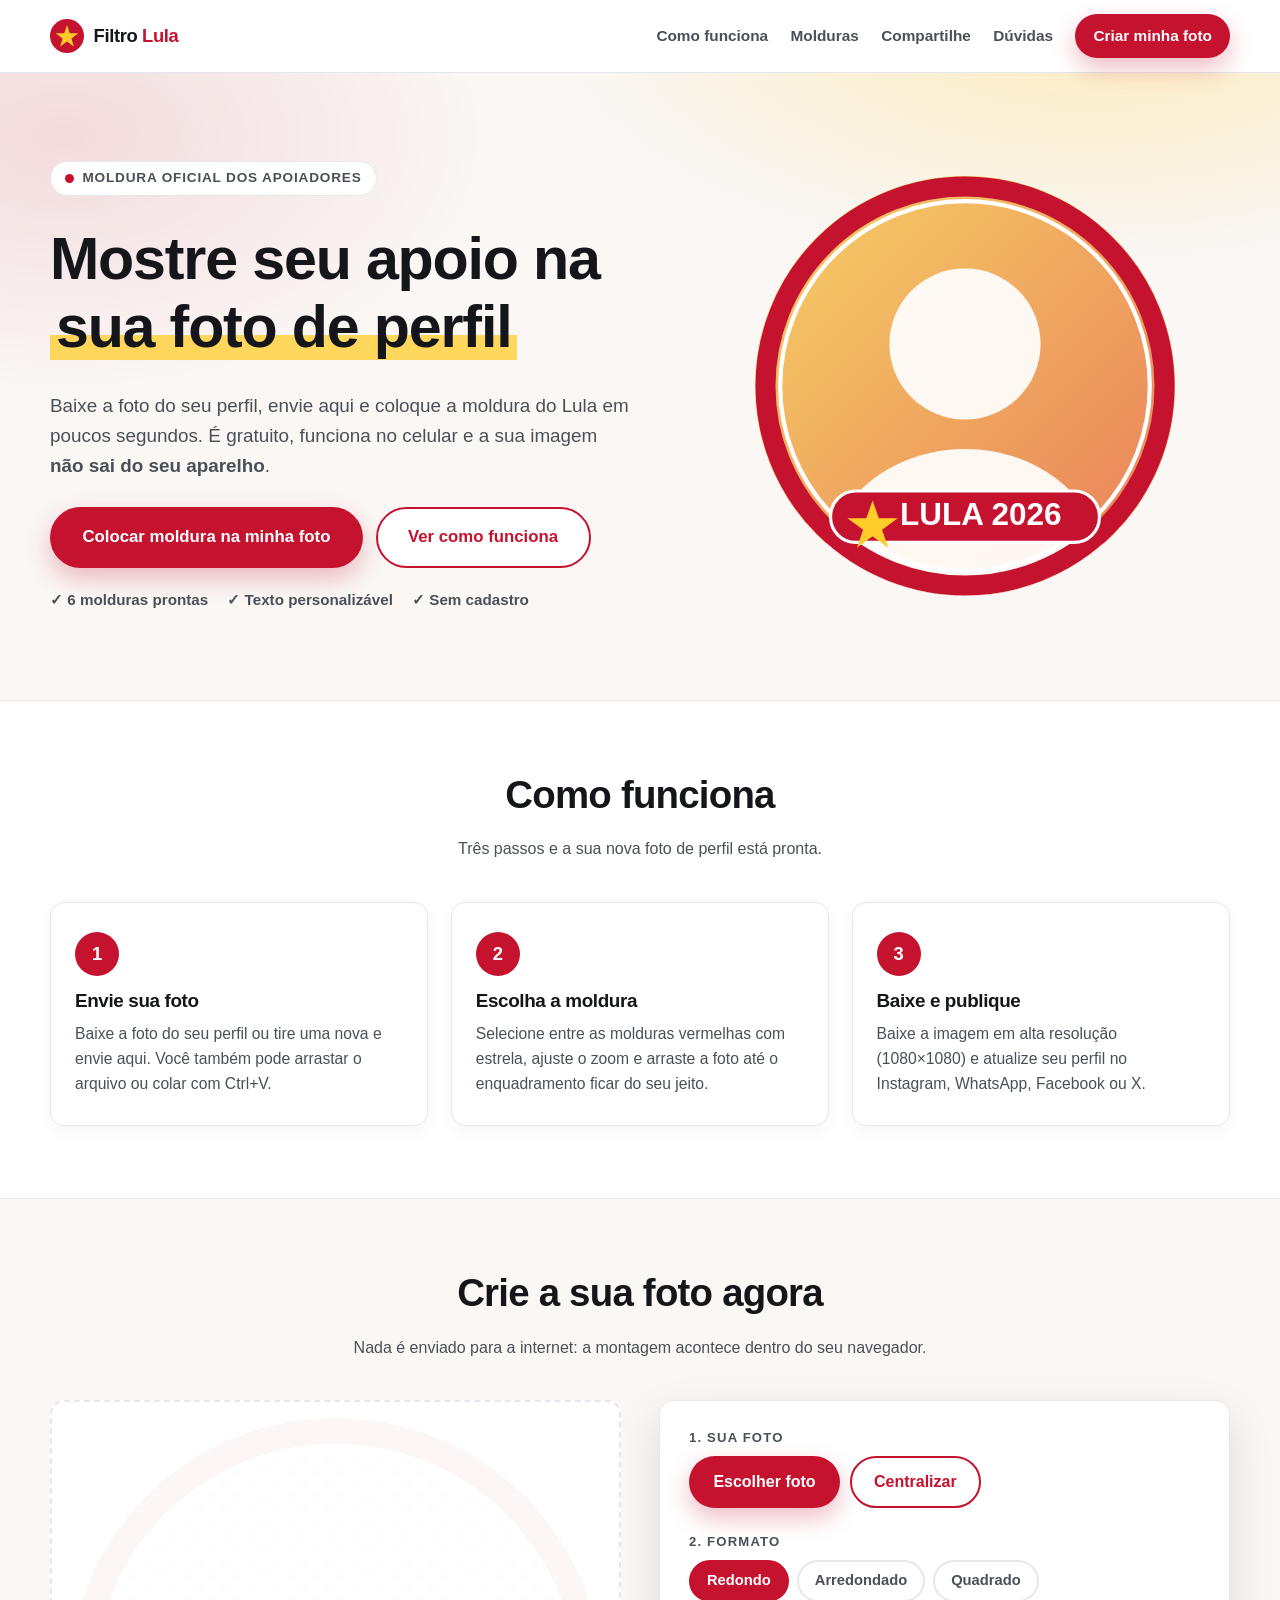
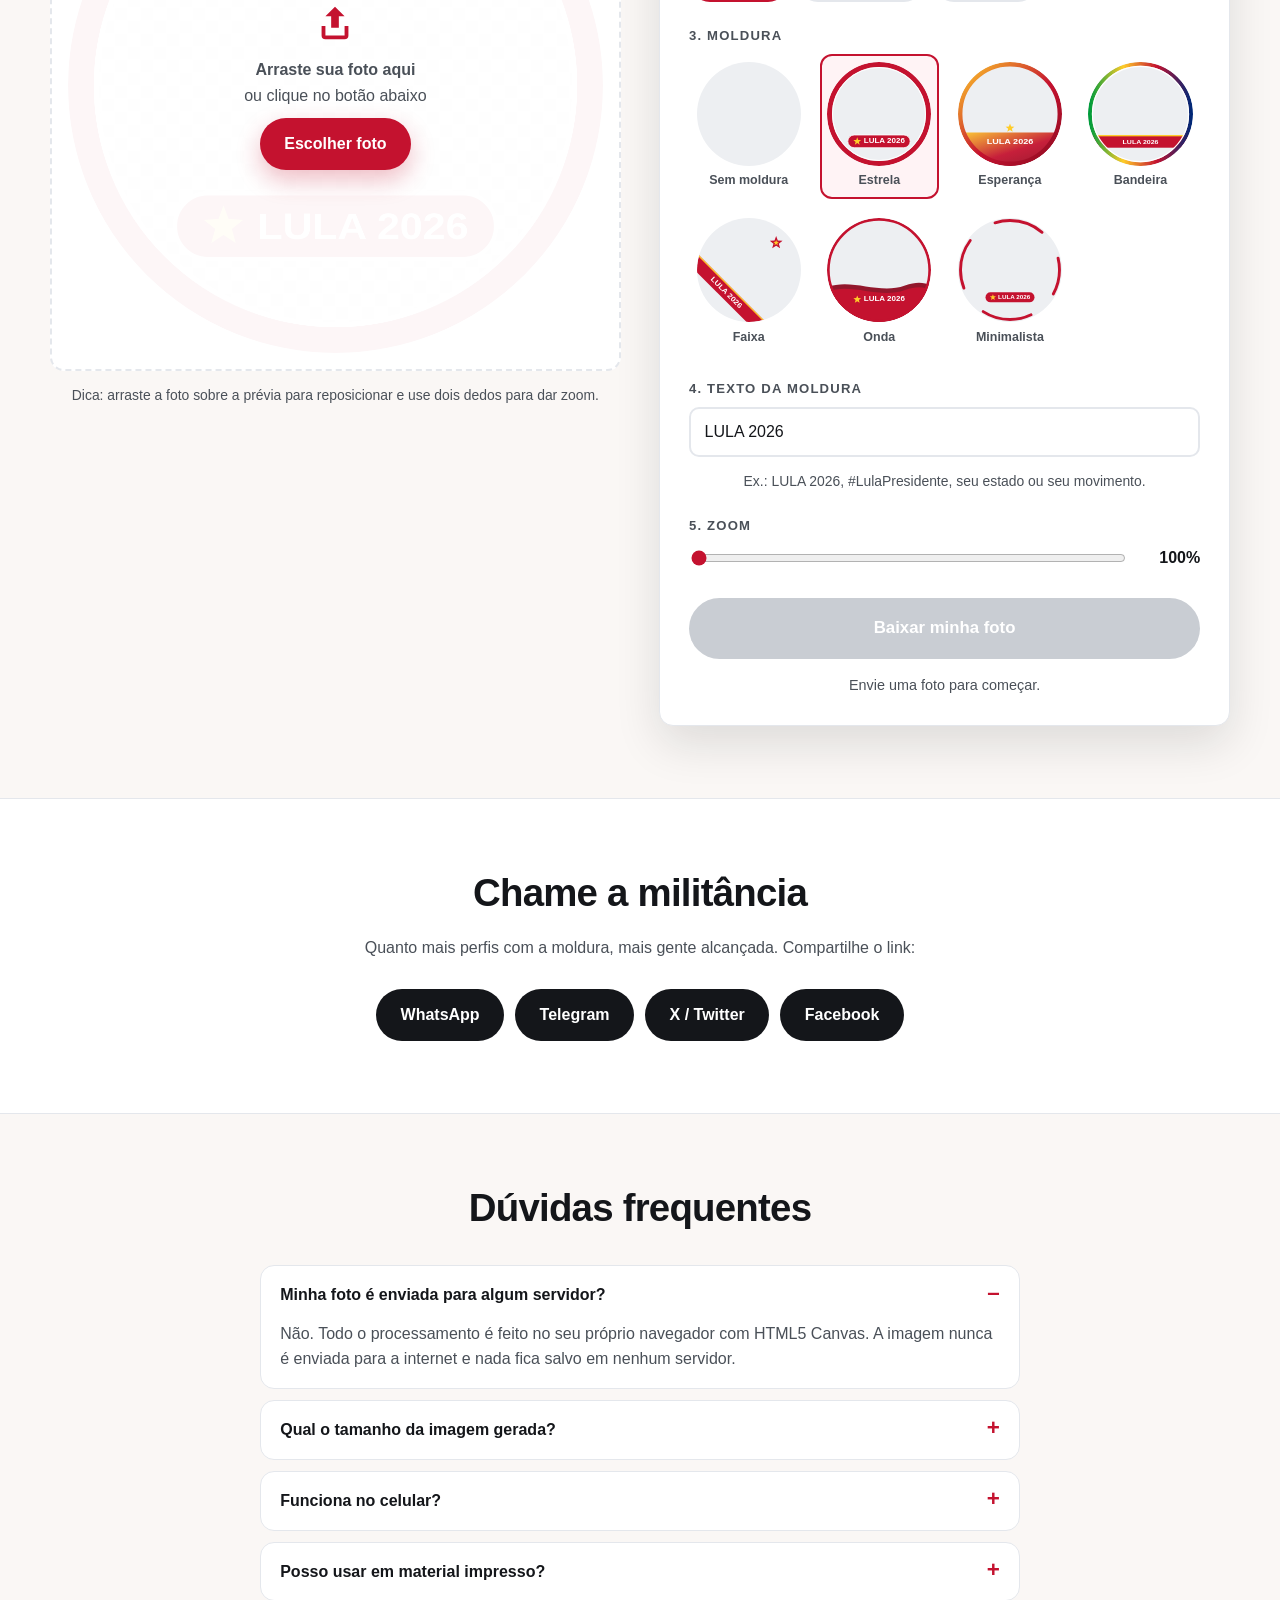
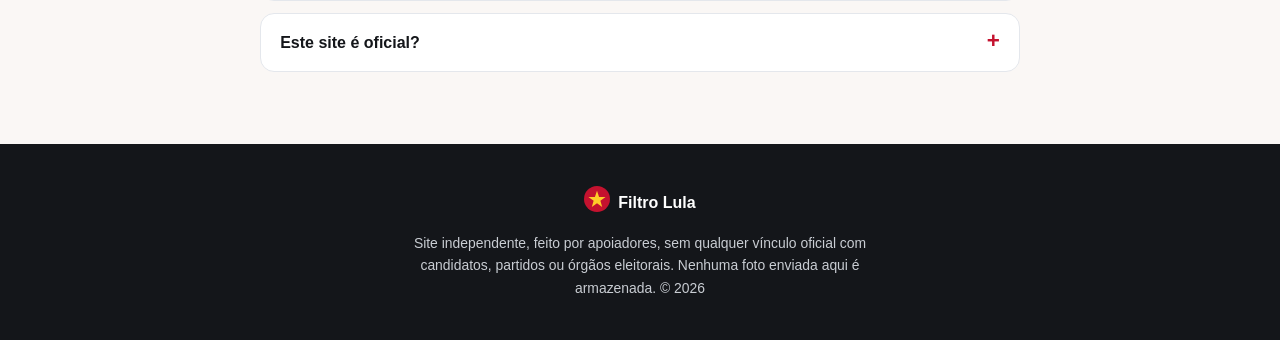
==== index.html @ 41ccd9be "Adiciona site de moldura de foto de perfil (Filtro Lula) Landing page estática com editor de foto no" ====
<!DOCTYPE html>
<html lang="pt-BR">
<head>
<meta charset="utf-8">
<meta name="viewport" content="width=device-width, initial-scale=1">
<title>Filtro Lula 2026 — Coloque a moldura na sua foto de perfil</title>
<meta name="description" content="Coloque uma moldura de apoio ao Lula na sua foto de perfil em segundos. Escolha a moldura, ajuste o enquadramento e baixe a imagem. Tudo direto no seu navegador.">
<meta name="theme-color" content="#C4122F">
<meta property="og:type" content="website">
<meta property="og:title" content="Filtro Lula 2026 — Moldura para sua foto de perfil">
<meta property="og:description" content="Escolha a moldura, ajuste sua foto e baixe em segundos. Mostre seu apoio nas redes sociais.">
<meta property="og:locale" content="pt_BR">
<link rel="icon" href="data:image/svg+xml,%3Csvg xmlns='http://www.w3.org/2000/svg' viewBox='0 0 100 100'%3E%3Ccircle cx='50' cy='50' r='50' fill='%23C4122F'/%3E%3Cpolygon points='50,18 58,42 83,42 63,57 70,81 50,66 30,81 37,57 17,42 42,42' fill='%23FFCC29'/%3E%3C/svg%3E">
<link rel="stylesheet" href="assets/css/style.css">
</head>
<body>

<a class="skip-link" href="#editor">Ir direto para o editor de foto</a>

<header class="site-header">
  <div class="container header-inner">
    <a class="brand" href="#topo">
      <span class="brand-star" aria-hidden="true">
        <svg viewBox="0 0 100 100" width="34" height="34"><circle cx="50" cy="50" r="50" fill="#C4122F"/><polygon points="50,18 58,42 83,42 63,57 70,81 50,66 30,81 37,57 17,42 42,42" fill="#FFCC29"/></svg>
      </span>
      <span class="brand-text">Filtro <strong>Lula</strong></span>
    </a>
    <button class="nav-toggle" type="button" aria-expanded="false" aria-label="Abrir menu">
      <span></span><span></span><span></span>
    </button>
    <nav class="site-nav" aria-label="Navegação principal">
      <a href="#como-funciona">Como funciona</a>
      <a href="#editor">Molduras</a>
      <a href="#compartilhe">Compartilhe</a>
      <a href="#duvidas">Dúvidas</a>
      <a class="btn btn-primary btn-sm" href="#editor">Criar minha foto</a>
    </nav>
  </div>
</header>

<main id="topo">

  <section class="hero">
    <div class="container hero-inner">
      <div class="hero-text">
        <p class="eyebrow"><span class="dot"></span> Moldura oficial dos apoiadores</p>
        <h1>Mostre seu apoio na<br><span class="highlight">sua foto de perfil</span></h1>
        <p class="lead">
          Baixe a foto do seu perfil, envie aqui e coloque a moldura do Lula em poucos segundos.
          É gratuito, funciona no celular e a sua imagem <strong>não sai do seu aparelho</strong>.
        </p>
        <div class="hero-actions">
          <a class="btn btn-primary btn-lg" href="#editor">Colocar moldura na minha foto</a>
          <a class="btn btn-ghost btn-lg" href="#como-funciona">Ver como funciona</a>
        </div>
        <ul class="hero-badges">
          <li>✓ 6 molduras prontas</li>
          <li>✓ Texto personalizável</li>
          <li>✓ Sem cadastro</li>
        </ul>
      </div>
      <div class="hero-art" aria-hidden="true">
        <div class="hero-photo">
          <svg viewBox="0 0 400 400" class="hero-avatar">
            <defs>
              <linearGradient id="hg" x1="0" y1="0" x2="1" y2="1">
                <stop offset="0%" stop-color="#f6d365"/><stop offset="100%" stop-color="#e97b5a"/>
              </linearGradient>
            </defs>
            <rect width="400" height="400" fill="url(#hg)"/>
            <circle cx="200" cy="160" r="72" fill="#fff" opacity=".92"/>
            <path d="M60 400c0-84 63-140 140-140s140 56 140 140z" fill="#fff" opacity=".92"/>
          </svg>
          <svg viewBox="0 0 400 400" class="hero-frame">
            <circle cx="200" cy="200" r="190" fill="none" stroke="#C4122F" stroke-width="19"/>
            <circle cx="200" cy="200" r="176" fill="none" stroke="#fff" stroke-width="4"/>
            <rect x="72" y="300" width="256" height="49" rx="24" fill="#C4122F" stroke="#fff" stroke-width="3"/>
            <polygon points="112,309 118,326 136,326 121,337 127,354 112,343 97,354 103,337 88,326 106,326" fill="#FFCC29"/>
            <text x="215" y="332" text-anchor="middle" font-family="Arial Black, Arial, sans-serif" font-size="30" font-weight="900" fill="#fff">LULA 2026</text>
          </svg>
        </div>
        <div class="hero-glow"></div>
      </div>
    </div>
  </section>

  <section id="como-funciona" class="steps">
    <div class="container">
      <h2 class="section-title">Como funciona</h2>
      <p class="section-sub">Três passos e a sua nova foto de perfil está pronta.</p>
      <ol class="step-list">
        <li>
          <span class="step-num">1</span>
          <h3>Envie sua foto</h3>
          <p>Baixe a foto do seu perfil ou tire uma nova e envie aqui. Você também pode arrastar o arquivo ou colar com Ctrl+V.</p>
        </li>
        <li>
          <span class="step-num">2</span>
          <h3>Escolha a moldura</h3>
          <p>Selecione entre as molduras vermelhas com estrela, ajuste o zoom e arraste a foto até o enquadramento ficar do seu jeito.</p>
        </li>
        <li>
          <span class="step-num">3</span>
          <h3>Baixe e publique</h3>
          <p>Baixe a imagem em alta resolução (1080×1080) e atualize seu perfil no Instagram, WhatsApp, Facebook ou X.</p>
        </li>
      </ol>
    </div>
  </section>

  <section id="editor" class="editor-section">
    <div class="container">
      <h2 class="section-title">Crie a sua foto agora</h2>
      <p class="section-sub">Nada é enviado para a internet: a montagem acontece dentro do seu navegador.</p>

      <div class="editor" id="editor-app">
        <div class="editor-preview">
          <div class="dropzone" id="dropzone">
            <canvas id="preview" class="is-circle" width="1080" height="1080" aria-label="Prévia da sua foto com a moldura"></canvas>
            <div class="dropzone-empty">
              <svg viewBox="0 0 24 24" width="46" height="46" aria-hidden="true"><path fill="currentColor" d="M19 13v5a2 2 0 0 1-2 2H7a2 2 0 0 1-2-2v-5h2v5h10v-5zM12 3l5 5h-3v6h-4V8H7z"/></svg>
              <p><strong>Arraste sua foto aqui</strong><br>ou clique no botão abaixo</p>
              <button class="btn btn-primary" type="button" data-pick>Escolher foto</button>
            </div>
          </div>
          <p class="hint">Dica: arraste a foto sobre a prévia para reposicionar e use dois dedos para dar zoom.</p>
        </div>

        <div class="editor-controls">
          <div class="control-block">
            <h3>1. Sua foto</h3>
            <div class="btn-row">
              <button class="btn btn-primary" type="button" data-pick>Escolher foto</button>
              <button class="btn btn-ghost" type="button" id="btn-center">Centralizar</button>
            </div>
            <input type="file" id="file-input" accept="image/*" hidden>
          </div>

          <div class="control-block">
            <h3>2. Formato</h3>
            <div class="chip-row" role="group" aria-label="Formato da imagem">
              <button class="chip is-active" type="button" data-shape="circulo" aria-pressed="true">Redondo</button>
              <button class="chip" type="button" data-shape="arredondado" aria-pressed="false">Arredondado</button>
              <button class="chip" type="button" data-shape="quadrado" aria-pressed="false">Quadrado</button>
            </div>
          </div>

          <div class="control-block">
            <h3>3. Moldura</h3>
            <div class="frames" id="frames"></div>
          </div>

          <div class="control-block">
            <h3>4. Texto da moldura</h3>
            <input type="text" id="texto" class="text-input" maxlength="26" value="LULA 2026" aria-label="Texto exibido na moldura">
            <p class="hint">Ex.: LULA 2026, #LulaPresidente, seu estado ou seu movimento.</p>
          </div>

          <div class="control-block">
            <h3>5. Zoom</h3>
            <div class="zoom-row">
              <input type="range" id="zoom" min="100" max="400" value="100" step="1" aria-label="Zoom da foto">
              <output id="zoom-label">100%</output>
            </div>
          </div>

          <button class="btn btn-primary btn-lg btn-block" type="button" id="btn-download" disabled>Baixar minha foto</button>
          <p class="status" id="status" role="status">Envie uma foto para começar.</p>
        </div>
      </div>
    </div>
  </section>

  <section id="compartilhe" class="share">
    <div class="container share-inner">
      <h2 class="section-title">Chame a militância</h2>
      <p class="section-sub">Quanto mais perfis com a moldura, mais gente alcançada. Compartilhe o link:</p>
      <div class="share-row">
        <a class="btn btn-share" target="_blank" rel="noopener"
           href="https://api.whatsapp.com/send?text=Coloque%20a%20moldura%20do%20Lula%20na%20sua%20foto%20de%20perfil%3A%20https%3A%2F%2Ffiltro-lula.com.br">WhatsApp</a>
        <a class="btn btn-share" target="_blank" rel="noopener"
           href="https://t.me/share/url?url=https%3A%2F%2Ffiltro-lula.com.br&text=Coloque%20a%20moldura%20do%20Lula%20na%20sua%20foto%20de%20perfil">Telegram</a>
        <a class="btn btn-share" target="_blank" rel="noopener"
           href="https://twitter.com/intent/tweet?text=Coloque%20a%20moldura%20do%20Lula%20na%20sua%20foto%20de%20perfil&url=https%3A%2F%2Ffiltro-lula.com.br">X / Twitter</a>
        <a class="btn btn-share" target="_blank" rel="noopener"
           href="https://www.facebook.com/sharer/sharer.php?u=https%3A%2F%2Ffiltro-lula.com.br">Facebook</a>
      </div>
    </div>
  </section>

  <section id="duvidas" class="faq">
    <div class="container">
      <h2 class="section-title">Dúvidas frequentes</h2>
      <div class="faq-list">
        <details open>
          <summary>Minha foto é enviada para algum servidor?</summary>
          <p>Não. Todo o processamento é feito no seu próprio navegador com HTML5 Canvas. A imagem nunca é enviada para a internet e nada fica salvo em nenhum servidor.</p>
        </details>
        <details>
          <summary>Qual o tamanho da imagem gerada?</summary>
          <p>1080×1080 pixels em PNG, resolução recomendada para foto de perfil em qualquer rede social.</p>
        </details>
        <details>
          <summary>Funciona no celular?</summary>
          <p>Sim. Você pode escolher uma foto da galeria, arrastar para posicionar e usar dois dedos para dar zoom.</p>
        </details>
        <details>
          <summary>Posso usar em material impresso?</summary>
          <p>A imagem é gerada em 1080×1080, ideal para redes sociais. Para impressos grandes, prefira uma arte feita em alta resolução.</p>
        </details>
        <details>
          <summary>Este site é oficial?</summary>
          <p>Não. É uma ferramenta independente feita por apoiadores para uso pessoal em redes sociais, sem vínculo com candidatos, partidos, comitês ou órgãos oficiais.</p>
        </details>
      </div>
    </div>
  </section>

</main>

<footer class="site-footer">
  <div class="container footer-inner">
    <p class="footer-brand">
      <span aria-hidden="true">
        <svg viewBox="0 0 100 100" width="26" height="26"><circle cx="50" cy="50" r="50" fill="#C4122F"/><polygon points="50,18 58,42 83,42 63,57 70,81 50,66 30,81 37,57 17,42 42,42" fill="#FFCC29"/></svg>
      </span>
      Filtro Lula
    </p>
    <p class="footer-note">
      Site independente, feito por apoiadores, sem qualquer vínculo oficial com candidatos, partidos ou órgãos eleitorais.
      Nenhuma foto enviada aqui é armazenada. &copy; <span id="year">2026</span>
    </p>
  </div>
</footer>

<script src="assets/js/frames.js"></script>
<script src="assets/js/app.js"></script>
</body>
</html>
---- assets/css/style.css ----
/* ==========================================================================
   Filtro Lula — estilos
   ========================================================================== */

:root {
  --vermelho: #C4122F;
  --vermelho-escuro: #8E0C22;
  --vermelho-claro: #F2415C;
  --amarelo: #FFCC29;
  --tinta: #14161A;
  --tinta-suave: #4A5058;
  --linha: #E4E7EC;
  --fundo: #FFFFFF;
  --fundo-alt: #FAF7F5;
  --raio: 14px;
  --sombra: 0 18px 46px rgba(20, 22, 26, .12);
  --fonte: 'Inter', -apple-system, BlinkMacSystemFont, 'Segoe UI', Roboto, Helvetica, Arial, sans-serif;
}

*, *::before, *::after { box-sizing: border-box; }

html { scroll-behavior: smooth; scroll-padding-top: 86px; }

body {
  margin: 0;
  font-family: var(--fonte);
  color: var(--tinta);
  background: var(--fundo);
  line-height: 1.6;
  -webkit-font-smoothing: antialiased;
}

img, svg { max-width: 100%; }

h1, h2, h3 { line-height: 1.15; margin: 0 0 .5em; letter-spacing: -.02em; }
p { margin: 0 0 1em; }

a { color: var(--vermelho); }

section[id] { scroll-margin-top: 86px; }

.container { width: min(1180px, 100% - 2.5rem); margin-inline: auto; }

.skip-link {
  position: absolute; left: -9999px; top: 0; background: var(--vermelho); color: #fff;
  padding: .75rem 1rem; z-index: 100; border-radius: 0 0 var(--raio) 0;
}
.skip-link:focus { left: 0; }

/* ---------- botões ---------- */

.btn {
  display: inline-flex; align-items: center; justify-content: center; gap: .5rem;
  font: inherit; font-weight: 700; text-decoration: none; cursor: pointer;
  border: 2px solid transparent; border-radius: 999px;
  padding: .7rem 1.4rem; transition: transform .15s ease, background .15s ease, box-shadow .15s ease;
}
.btn:active { transform: translateY(1px); }
.btn:focus-visible { outline: 3px solid var(--amarelo); outline-offset: 2px; }

.btn-primary { background: var(--vermelho); color: #fff; box-shadow: 0 10px 24px rgba(196, 18, 47, .28); }
.btn-primary:hover { background: var(--vermelho-escuro); }
.btn-primary:disabled { background: #C9CDD3; color: #fff; box-shadow: none; cursor: not-allowed; }

.btn-ghost { background: #fff; color: var(--vermelho); border-color: var(--vermelho); }
.btn-ghost:hover { background: #FFF1F3; }

.btn-share { background: var(--tinta); color: #fff; }
.btn-share:hover { background: #000; }

.btn-sm { padding: .5rem 1rem; font-size: .92rem; }
.btn-lg { padding: .95rem 1.9rem; font-size: 1.05rem; }
.btn-block { width: 100%; }

/* ---------- cabeçalho ---------- */

.site-header {
  position: sticky; top: 0; z-index: 40;
  background: rgba(255, 255, 255, .92);
  backdrop-filter: blur(10px);
  border-bottom: 1px solid var(--linha);
}
.header-inner { display: flex; align-items: center; justify-content: space-between; gap: 1rem; padding: .85rem 0; }

.brand { display: inline-flex; align-items: center; gap: .6rem; text-decoration: none; color: var(--tinta); }
.brand-star { display: inline-flex; }
.brand-text { font-size: 1.15rem; font-weight: 600; letter-spacing: -.02em; }
.brand-text strong { color: var(--vermelho); font-weight: 800; }

.site-nav { display: flex; align-items: center; gap: 1.4rem; }
.site-nav a { color: var(--tinta-suave); text-decoration: none; font-weight: 600; font-size: .96rem; }
.site-nav a:hover { color: var(--vermelho); }
.site-nav a.btn { color: #fff; }

.nav-toggle {
  display: none; flex-direction: column; gap: 5px; background: none; border: 0;
  padding: .5rem; cursor: pointer;
}
.nav-toggle span { width: 24px; height: 2px; background: var(--tinta); border-radius: 2px; }

/* ---------- hero ---------- */

.hero {
  background:
    radial-gradient(900px 420px at 85% -10%, rgba(255, 204, 41, .28), transparent 60%),
    radial-gradient(700px 420px at 5% 10%, rgba(196, 18, 47, .12), transparent 60%),
    var(--fundo-alt);
  padding: clamp(3rem, 7vw, 5.5rem) 0;
  border-bottom: 1px solid var(--linha);
}
.hero-inner { display: grid; grid-template-columns: 1.05fr .95fr; gap: clamp(2rem, 5vw, 4rem); align-items: center; }

.eyebrow {
  display: inline-flex; align-items: center; gap: .5rem;
  background: #fff; border: 1px solid var(--linha); border-radius: 999px;
  padding: .35rem .9rem; font-size: .85rem; font-weight: 700; color: var(--tinta-suave);
  text-transform: uppercase; letter-spacing: .06em;
}
.eyebrow .dot { width: 9px; height: 9px; border-radius: 50%; background: var(--vermelho); }

.hero h1 { font-size: clamp(2.2rem, 5.2vw, 3.7rem); font-weight: 800; margin-top: 1rem; }
.highlight {
  background: linear-gradient(180deg, transparent 62%, rgba(255, 204, 41, .75) 62%);
  padding: 0 .1em;
}
.lead { font-size: clamp(1.02rem, 1.6vw, 1.18rem); color: var(--tinta-suave); max-width: 34em; }

.hero-actions { display: flex; flex-wrap: wrap; gap: .8rem; margin: 1.6rem 0 1.2rem; }

.hero-badges { list-style: none; display: flex; flex-wrap: wrap; gap: 1.2rem; padding: 0; margin: 0; color: var(--tinta-suave); font-weight: 600; font-size: .95rem; }

.hero-art { position: relative; display: grid; place-items: center; }
.hero-photo { position: relative; width: min(420px, 100%); aspect-ratio: 1; }
.hero-avatar, .hero-frame { position: absolute; inset: 0; width: 100%; height: 100%; }
.hero-avatar { border-radius: 50%; overflow: hidden; }
.hero-glow {
  position: absolute; inset: 12% 6% -6% 6%; z-index: -1; border-radius: 50%;
  background: radial-gradient(closest-side, rgba(196, 18, 47, .28), transparent);
  filter: blur(14px);
}

/* ---------- seções ---------- */

.section-title { font-size: clamp(1.7rem, 3.4vw, 2.4rem); font-weight: 800; text-align: center; }
.section-sub { text-align: center; color: var(--tinta-suave); max-width: 46em; margin-inline: auto; }

.steps { padding: clamp(3rem, 6vw, 4.5rem) 0; }
.step-list {
  list-style: none; padding: 0; margin: 2.5rem 0 0;
  display: grid; grid-template-columns: repeat(3, 1fr); gap: 1.4rem;
  counter-reset: passo;
}
.step-list li {
  background: #fff; border: 1px solid var(--linha); border-radius: var(--raio);
  padding: 1.8rem 1.5rem; box-shadow: 0 6px 18px rgba(20, 22, 26, .04);
}
.step-num {
  display: inline-grid; place-items: center; width: 44px; height: 44px; border-radius: 50%;
  background: var(--vermelho); color: #fff; font-weight: 800; font-size: 1.15rem; margin-bottom: .9rem;
}
.step-list h3 { font-size: 1.18rem; }
.step-list p { color: var(--tinta-suave); margin: 0; font-size: .98rem; }

/* ---------- editor ---------- */

.editor-section { background: var(--fundo-alt); padding: clamp(3rem, 6vw, 4.5rem) 0; border-block: 1px solid var(--linha); }

.editor {
  display: grid; grid-template-columns: minmax(0, 1fr) minmax(0, 1fr);
  gap: clamp(1.5rem, 3vw, 2.5rem); margin-top: 2.5rem; align-items: start;
}

.editor-preview { position: sticky; top: 90px; }

.dropzone {
  position: relative; background: #fff; border: 2px dashed var(--linha);
  border-radius: var(--raio); padding: 1rem; display: grid; place-items: center;
  transition: border-color .15s ease, background .15s ease;
}
.dropzone.is-over { border-color: var(--vermelho); background: #FFF6F7; }

#preview {
  width: 100%; height: auto; aspect-ratio: 1; display: block; touch-action: none;
  background:
    repeating-conic-gradient(#F1F1F1 0% 25%, #FFFFFF 0% 50%) 50% / 26px 26px;
  cursor: grab;
}
#preview.is-circle { border-radius: 50%; }
#preview.is-rounded { border-radius: 9%; }
#preview.is-dragging { cursor: grabbing; }

.dropzone-empty {
  position: absolute; inset: 1rem; display: grid; place-content: center; justify-items: center;
  gap: .6rem; text-align: center; background: rgba(255, 255, 255, .96); border-radius: var(--raio);
  color: var(--tinta-suave);
}
.dropzone-empty p { margin: 0; }
.dropzone-empty svg { color: var(--vermelho); }
.editor.has-image .dropzone-empty { display: none; }

.hint { font-size: .87rem; color: var(--tinta-suave); margin: .8rem 0 0; text-align: center; }

.editor-controls {
  background: #fff; border: 1px solid var(--linha); border-radius: var(--raio);
  padding: clamp(1.2rem, 2.5vw, 1.8rem); box-shadow: var(--sombra);
}
.control-block { margin-bottom: 1.6rem; }
.control-block h3 {
  font-size: .82rem; text-transform: uppercase; letter-spacing: .09em;
  color: var(--tinta-suave); margin-bottom: .7rem;
}

.btn-row { display: flex; flex-wrap: wrap; gap: .6rem; }

.chip-row { display: flex; flex-wrap: wrap; gap: .5rem; }
.chip {
  font: inherit; font-weight: 600; font-size: .92rem; cursor: pointer;
  background: #fff; border: 2px solid var(--linha); border-radius: 999px; padding: .45rem 1rem;
  color: var(--tinta-suave); transition: all .15s ease;
}
.chip:hover { border-color: var(--vermelho); color: var(--vermelho); }
.chip.is-active { background: var(--vermelho); border-color: var(--vermelho); color: #fff; }

.frames { display: grid; grid-template-columns: repeat(auto-fill, minmax(96px, 1fr)); gap: .7rem; }
.frame-option {
  background: none; border: 2px solid transparent; border-radius: 12px; padding: .35rem;
  cursor: pointer; font: inherit; display: grid; gap: .35rem; justify-items: center;
}
.frame-option:hover { border-color: var(--linha); }
.frame-option.is-active { border-color: var(--vermelho); background: #FFF3F5; }
.frame-thumb {
  position: relative; width: 100%; aspect-ratio: 1; display: block;
  background-color: #EDEFF2; background-size: cover; background-position: center;
  border-radius: 8px; overflow: hidden;
}
.frame-thumb.is-circle { border-radius: 50%; }
.frame-thumb.is-rounded { border-radius: 14%; }
.frame-thumb img { position: absolute; inset: 0; width: 100%; height: 100%; }
.frame-name { font-size: .78rem; font-weight: 600; color: var(--tinta-suave); }

.text-input {
  width: 100%; font: inherit; padding: .65rem .85rem; border: 2px solid var(--linha);
  border-radius: 10px; background: #fff; color: var(--tinta);
}
.text-input:focus { outline: none; border-color: var(--vermelho); }
.text-input:disabled { background: #F4F5F7; color: #9AA0A8; }

.zoom-row { display: flex; align-items: center; gap: .9rem; }
.zoom-row output { font-variant-numeric: tabular-nums; font-weight: 700; min-width: 3.6em; text-align: right; }

#zoom { flex: 1; accent-color: var(--vermelho); height: 24px; }

.status { font-size: .9rem; color: var(--tinta-suave); margin: .9rem 0 0; text-align: center; min-height: 1.4em; }
.status.is-error { color: var(--vermelho); font-weight: 600; }

/* ---------- compartilhe ---------- */

.share { padding: clamp(3rem, 6vw, 4.5rem) 0; text-align: center; }
.share-row { display: flex; flex-wrap: wrap; gap: .7rem; justify-content: center; margin-top: 1.8rem; }

/* ---------- dúvidas ---------- */

.faq { padding: clamp(3rem, 6vw, 4.5rem) 0; background: var(--fundo-alt); border-top: 1px solid var(--linha); }
.faq-list { max-width: 760px; margin: 2.2rem auto 0; display: grid; gap: .7rem; }
.faq details {
  background: #fff; border: 1px solid var(--linha); border-radius: var(--raio); padding: 1rem 1.2rem;
}
.faq summary { font-weight: 700; cursor: pointer; list-style: none; display: flex; justify-content: space-between; gap: 1rem; }
.faq summary::-webkit-details-marker { display: none; }
.faq summary::after { content: '+'; color: var(--vermelho); font-size: 1.4rem; line-height: 1; }
.faq details[open] summary::after { content: '–'; }
.faq details p { margin: .8rem 0 0; color: var(--tinta-suave); }

/* ---------- rodapé ---------- */

.site-footer { background: var(--tinta); color: #C9CDD3; padding: 2.6rem 0; }
.footer-inner { display: grid; gap: .8rem; text-align: center; justify-items: center; }
.footer-brand { display: inline-flex; align-items: center; gap: .5rem; color: #fff; font-weight: 700; margin: 0; }
.footer-note { font-size: .87rem; max-width: 60ch; margin: 0; }

/* ---------- responsivo ---------- */

@media (max-width: 900px) {
  .hero-inner { grid-template-columns: 1fr; }
  .hero-art { order: -1; }
  .step-list { grid-template-columns: 1fr; }
  .editor { grid-template-columns: 1fr; }
  .editor-preview { position: static; }
}

@media (max-width: 760px) {
  .nav-toggle { display: flex; }
  .site-nav {
    position: absolute; top: 100%; left: 0; right: 0; flex-direction: column; align-items: stretch;
    gap: .2rem; background: #fff; border-bottom: 1px solid var(--linha); padding: .8rem 1.25rem 1.2rem;
    display: none; box-shadow: var(--sombra);
  }
  body.nav-open .site-nav { display: flex; }
  .site-nav a { padding: .6rem 0; }
  .site-nav a.btn { justify-content: center; margin-top: .5rem; }
  .header-inner { position: relative; }
}

@media (prefers-reduced-motion: reduce) {
  html { scroll-behavior: auto; }
  * { transition: none !important; }
}
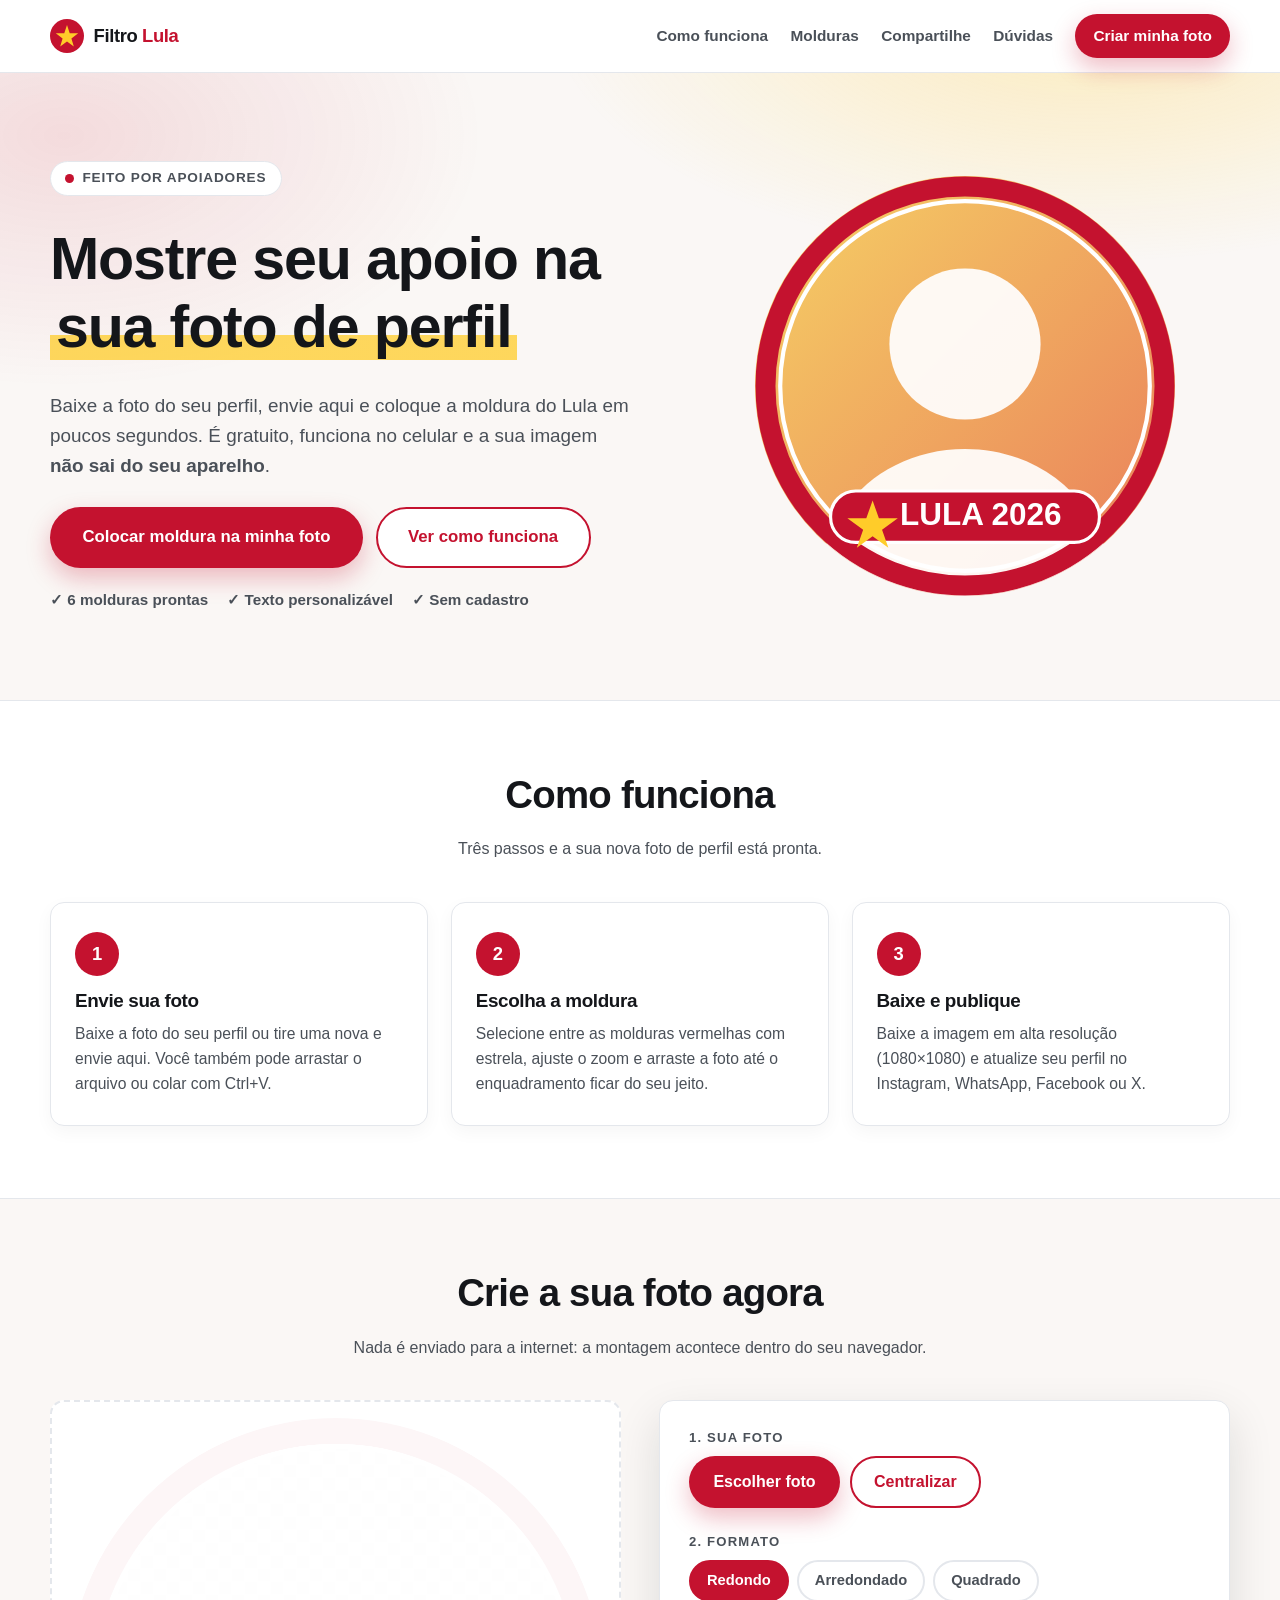
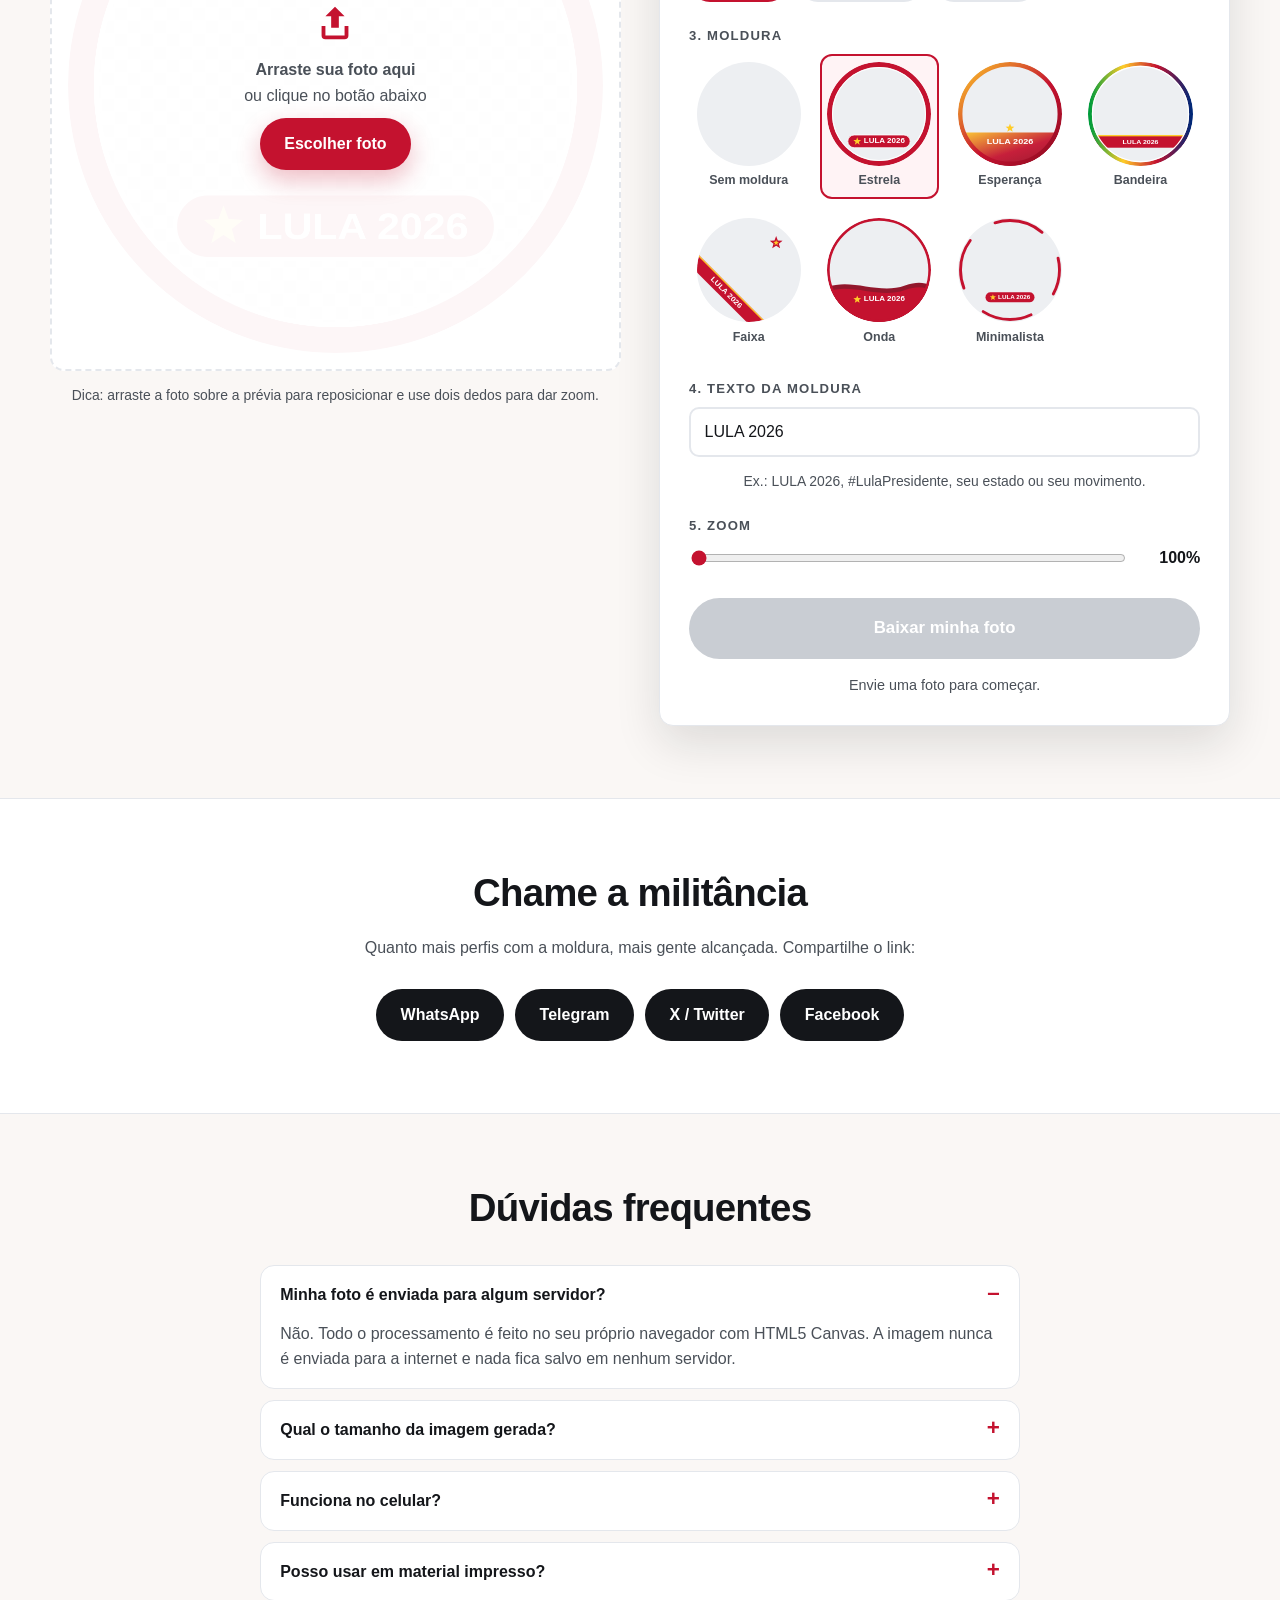
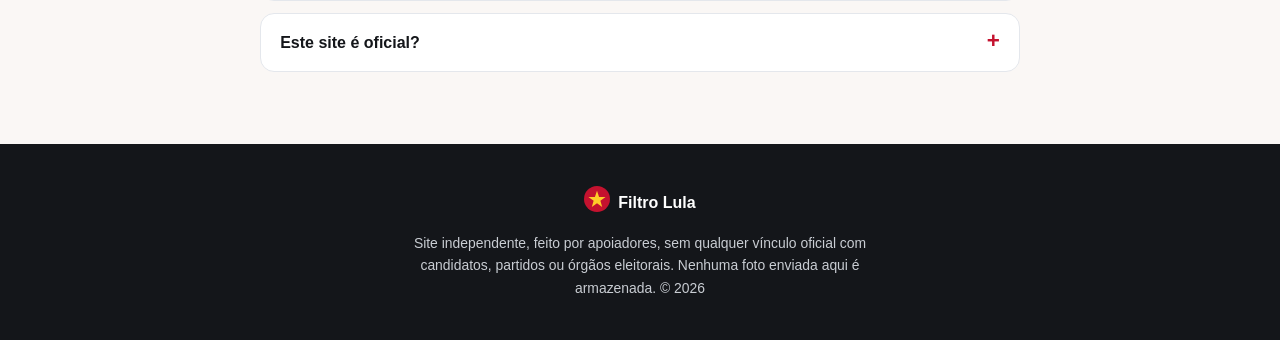
==== commit f671235d: "Publica o site no GitHub Pages via GitHub Actions - Workflow que monta a pasta do site e publica a c" ====
--- a/index.html
+++ b/index.html
@@ -10,6 +10,7 @@
 <meta property="og:title" content="Filtro Lula 2026 — Moldura para sua foto de perfil">
 <meta property="og:description" content="Escolha a moldura, ajuste sua foto e baixe em segundos. Mostre seu apoio nas redes sociais.">
 <meta property="og:locale" content="pt_BR">
+<meta property="og:url" content="https://wendell-rafael.github.io/landing_page_clinica/">
 <link rel="icon" href="data:image/svg+xml,%3Csvg xmlns='http://www.w3.org/2000/svg' viewBox='0 0 100 100'%3E%3Ccircle cx='50' cy='50' r='50' fill='%23C4122F'/%3E%3Cpolygon points='50,18 58,42 83,42 63,57 70,81 50,66 30,81 37,57 17,42 42,42' fill='%23FFCC29'/%3E%3C/svg%3E">
 <link rel="stylesheet" href="assets/css/style.css">
 </head>
@@ -43,7 +44,7 @@
   <section class="hero">
     <div class="container hero-inner">
       <div class="hero-text">
-        <p class="eyebrow"><span class="dot"></span> Moldura oficial dos apoiadores</p>
+        <p class="eyebrow"><span class="dot"></span> Feito por apoiadores</p>
         <h1>Mostre seu apoio na<br><span class="highlight">sua foto de perfil</span></h1>
         <p class="lead">
           Baixe a foto do seu perfil, envie aqui e coloque a moldura do Lula em poucos segundos.
@@ -177,13 +178,13 @@
       <p class="section-sub">Quanto mais perfis com a moldura, mais gente alcançada. Compartilhe o link:</p>
       <div class="share-row">
         <a class="btn btn-share" target="_blank" rel="noopener"
-           href="https://api.whatsapp.com/send?text=Coloque%20a%20moldura%20do%20Lula%20na%20sua%20foto%20de%20perfil%3A%20https%3A%2F%2Ffiltro-lula.com.br">WhatsApp</a>
-        <a class="btn btn-share" target="_blank" rel="noopener"
-           href="https://t.me/share/url?url=https%3A%2F%2Ffiltro-lula.com.br&text=Coloque%20a%20moldura%20do%20Lula%20na%20sua%20foto%20de%20perfil">Telegram</a>
-        <a class="btn btn-share" target="_blank" rel="noopener"
-           href="https://twitter.com/intent/tweet?text=Coloque%20a%20moldura%20do%20Lula%20na%20sua%20foto%20de%20perfil&url=https%3A%2F%2Ffiltro-lula.com.br">X / Twitter</a>
-        <a class="btn btn-share" target="_blank" rel="noopener"
-           href="https://www.facebook.com/sharer/sharer.php?u=https%3A%2F%2Ffiltro-lula.com.br">Facebook</a>
+           href="https://api.whatsapp.com/send?text=Coloque%20a%20moldura%20do%20Lula%20na%20sua%20foto%20de%20perfil%3A%20https%3A%2F%2Fwendell-rafael.github.io%2Flanding_page_clinica%2F">WhatsApp</a>
+        <a class="btn btn-share" target="_blank" rel="noopener"
+           href="https://t.me/share/url?url=https%3A%2F%2Fwendell-rafael.github.io%2Flanding_page_clinica%2F&text=Coloque%20a%20moldura%20do%20Lula%20na%20sua%20foto%20de%20perfil">Telegram</a>
+        <a class="btn btn-share" target="_blank" rel="noopener"
+           href="https://twitter.com/intent/tweet?text=Coloque%20a%20moldura%20do%20Lula%20na%20sua%20foto%20de%20perfil&url=https%3A%2F%2Fwendell-rafael.github.io%2Flanding_page_clinica%2F">X / Twitter</a>
+        <a class="btn btn-share" target="_blank" rel="noopener"
+           href="https://www.facebook.com/sharer/sharer.php?u=https%3A%2F%2Fwendell-rafael.github.io%2Flanding_page_clinica%2F">Facebook</a>
       </div>
     </div>
   </section>
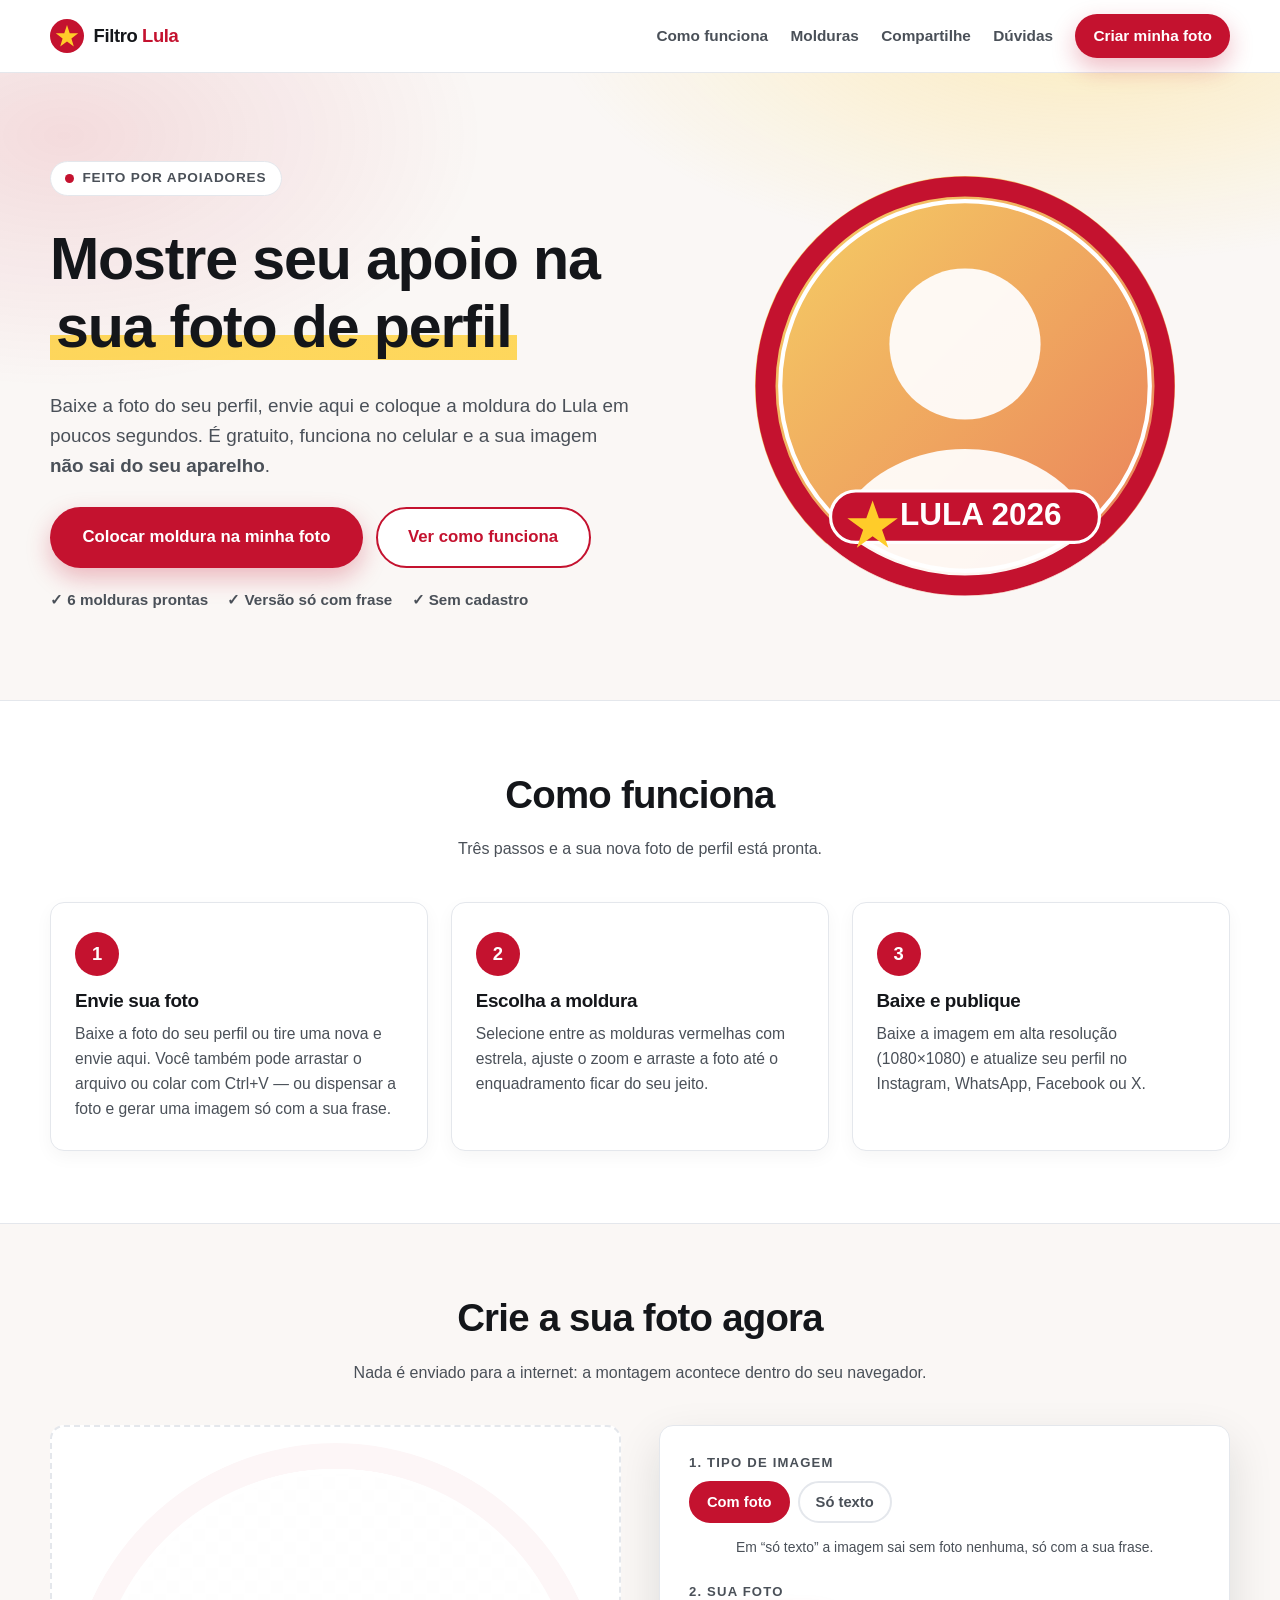
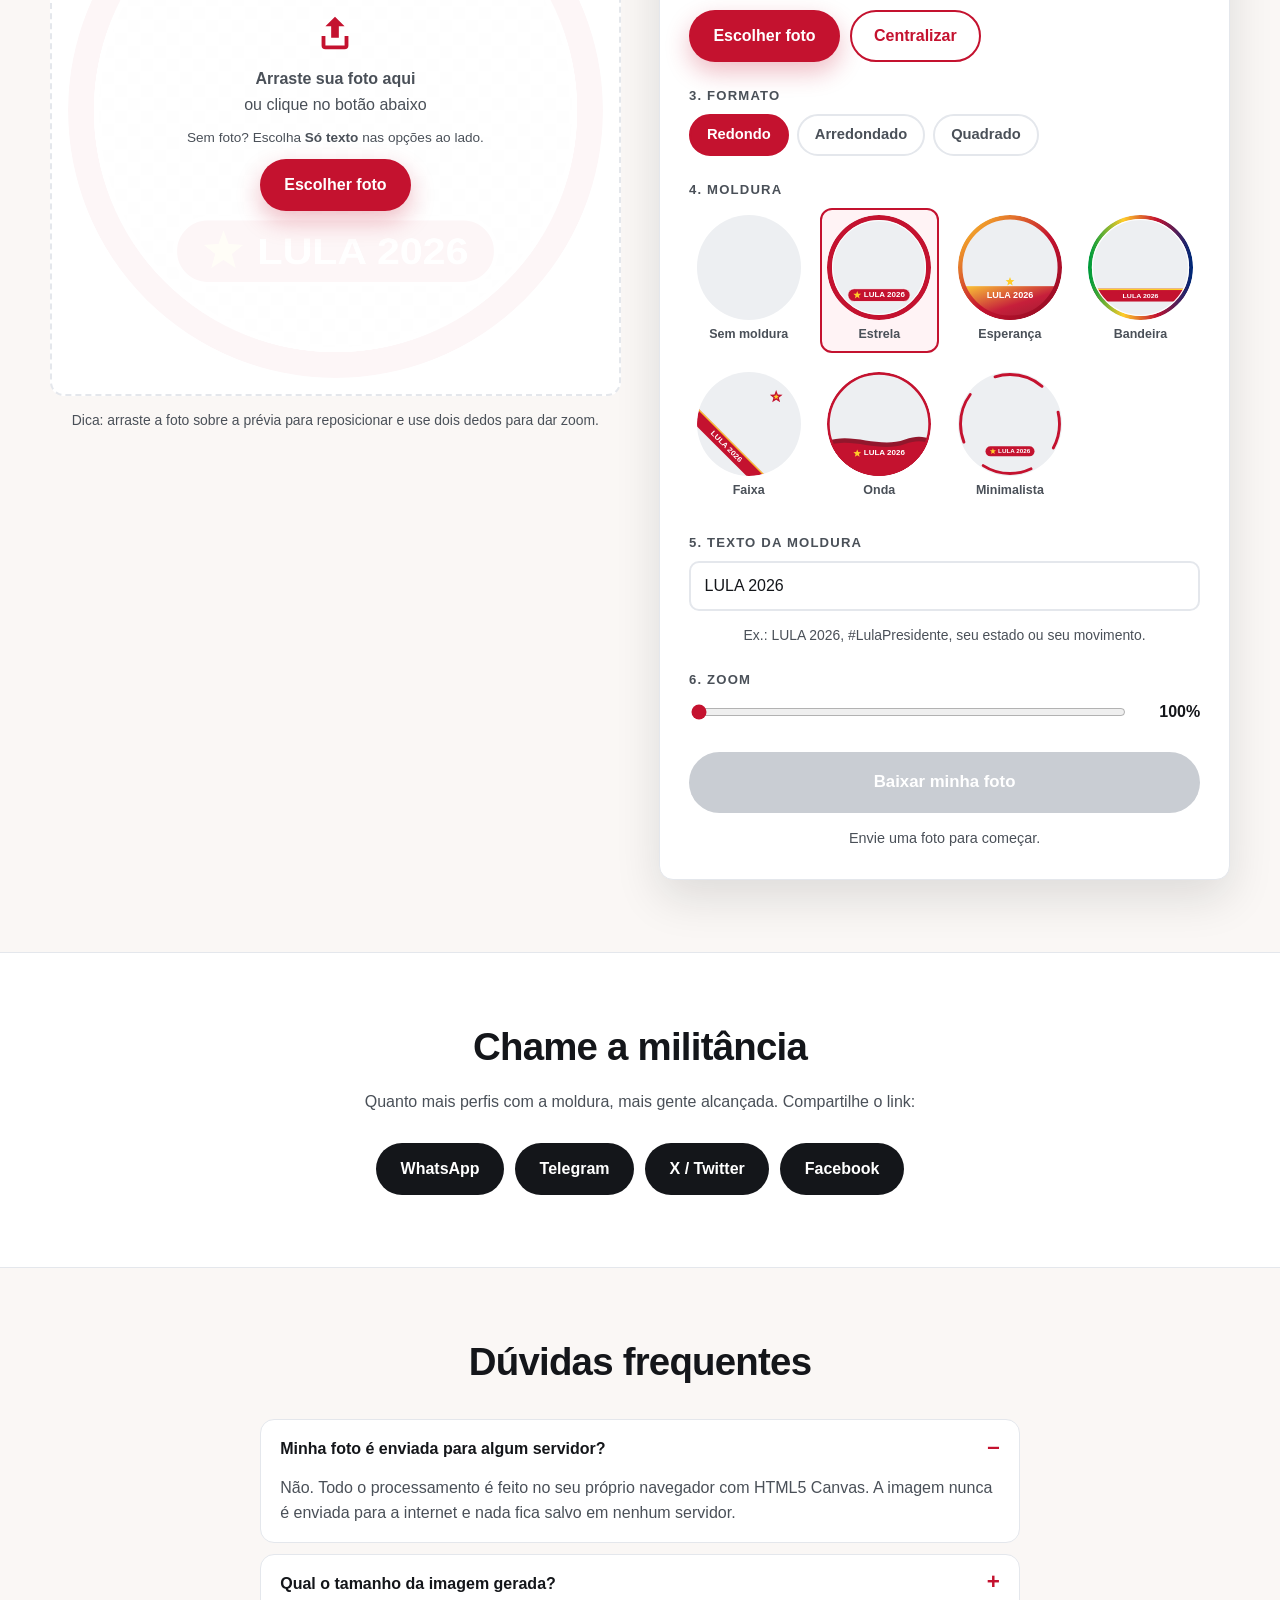
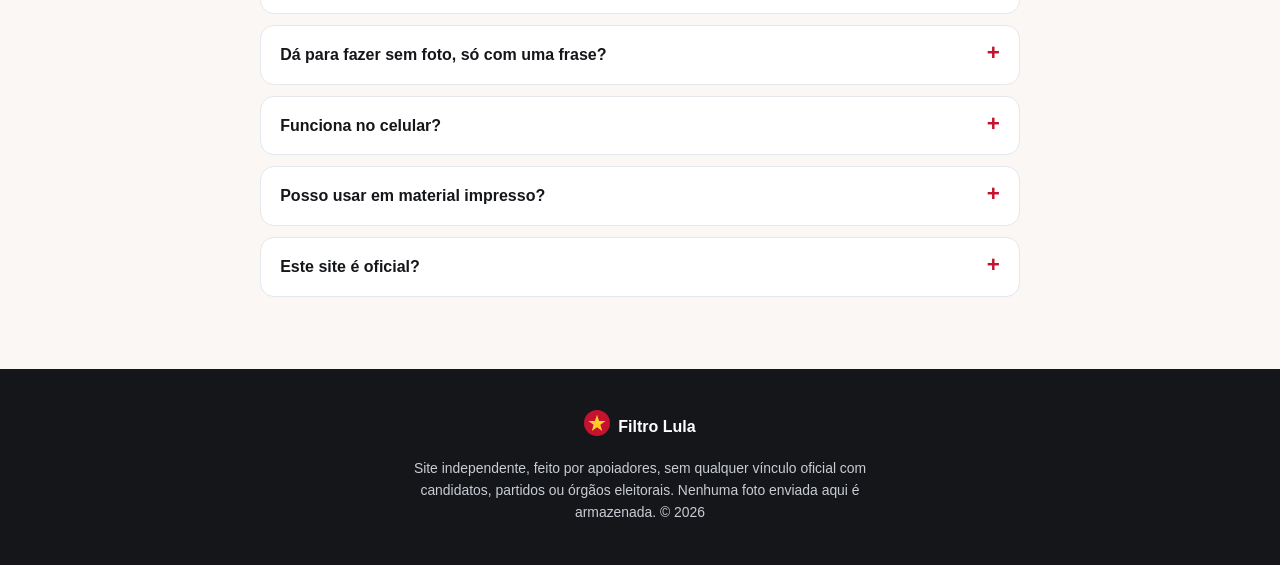
==== commit c900a8de: "Adiciona modo "só texto", sem foto Novo controle "Tipo de imagem": em "Só texto" a imagem é gerada s" ====
--- a/index.html
+++ b/index.html
@@ -56,7 +56,7 @@
         </div>
         <ul class="hero-badges">
           <li>✓ 6 molduras prontas</li>
-          <li>✓ Texto personalizável</li>
+          <li>✓ Versão só com frase</li>
           <li>✓ Sem cadastro</li>
         </ul>
       </div>
@@ -93,7 +93,7 @@
         <li>
           <span class="step-num">1</span>
           <h3>Envie sua foto</h3>
-          <p>Baixe a foto do seu perfil ou tire uma nova e envie aqui. Você também pode arrastar o arquivo ou colar com Ctrl+V.</p>
+          <p>Baixe a foto do seu perfil ou tire uma nova e envie aqui. Você também pode arrastar o arquivo ou colar com Ctrl+V — ou dispensar a foto e gerar uma imagem só com a sua frase.</p>
         </li>
         <li>
           <span class="step-num">2</span>
@@ -121,15 +121,25 @@
             <div class="dropzone-empty">
               <svg viewBox="0 0 24 24" width="46" height="46" aria-hidden="true"><path fill="currentColor" d="M19 13v5a2 2 0 0 1-2 2H7a2 2 0 0 1-2-2v-5h2v5h10v-5zM12 3l5 5h-3v6h-4V8H7z"/></svg>
               <p><strong>Arraste sua foto aqui</strong><br>ou clique no botão abaixo</p>
+              <p class="dropzone-alt">Sem foto? Escolha <strong>Só texto</strong> nas opções ao lado.</p>
               <button class="btn btn-primary" type="button" data-pick>Escolher foto</button>
             </div>
           </div>
-          <p class="hint">Dica: arraste a foto sobre a prévia para reposicionar e use dois dedos para dar zoom.</p>
+          <p class="hint hint-foto">Dica: arraste a foto sobre a prévia para reposicionar e use dois dedos para dar zoom.</p>
         </div>
 
         <div class="editor-controls">
           <div class="control-block">
-            <h3>1. Sua foto</h3>
+            <h3>1. Tipo de imagem</h3>
+            <div class="chip-row" role="group" aria-label="Tipo de imagem">
+              <button class="chip is-active" type="button" data-mode="foto" aria-pressed="true">Com foto</button>
+              <button class="chip" type="button" data-mode="texto" aria-pressed="false">Só texto</button>
+            </div>
+            <p class="hint">Em &ldquo;só texto&rdquo; a imagem sai sem foto nenhuma, só com a sua frase.</p>
+          </div>
+
+          <div class="control-block" id="bloco-foto">
+            <h3>2. Sua foto</h3>
             <div class="btn-row">
               <button class="btn btn-primary" type="button" data-pick>Escolher foto</button>
               <button class="btn btn-ghost" type="button" id="btn-center">Centralizar</button>
@@ -137,8 +147,17 @@
             <input type="file" id="file-input" accept="image/*" hidden>
           </div>
 
-          <div class="control-block">
-            <h3>2. Formato</h3>
+          <div class="control-block" id="bloco-frase" hidden>
+            <h3>2. Sua frase</h3>
+            <textarea id="frase" class="text-input" rows="2" maxlength="90"
+                      aria-label="Frase da imagem">Sou Wendell e estou com o Lula</textarea>
+            <p class="hint">Ex.: &ldquo;Sou Wendell e estou com o Lula&rdquo;, &ldquo;Minha família é Lula&rdquo;, &ldquo;O Ceará é Lula&rdquo;.</p>
+            <h4 class="control-sub">Cor de fundo</h4>
+            <div class="chip-row" id="fundos" role="group" aria-label="Cor de fundo"></div>
+          </div>
+
+          <div class="control-block">
+            <h3>3. Formato</h3>
             <div class="chip-row" role="group" aria-label="Formato da imagem">
               <button class="chip is-active" type="button" data-shape="circulo" aria-pressed="true">Redondo</button>
               <button class="chip" type="button" data-shape="arredondado" aria-pressed="false">Arredondado</button>
@@ -147,18 +166,18 @@
           </div>
 
           <div class="control-block">
-            <h3>3. Moldura</h3>
+            <h3>4. Moldura</h3>
             <div class="frames" id="frames"></div>
           </div>
 
           <div class="control-block">
-            <h3>4. Texto da moldura</h3>
+            <h3>5. Texto da moldura</h3>
             <input type="text" id="texto" class="text-input" maxlength="26" value="LULA 2026" aria-label="Texto exibido na moldura">
             <p class="hint">Ex.: LULA 2026, #LulaPresidente, seu estado ou seu movimento.</p>
           </div>
 
-          <div class="control-block">
-            <h3>5. Zoom</h3>
+          <div class="control-block" id="bloco-zoom">
+            <h3>6. Zoom</h3>
             <div class="zoom-row">
               <input type="range" id="zoom" min="100" max="400" value="100" step="1" aria-label="Zoom da foto">
               <output id="zoom-label">100%</output>
@@ -200,6 +219,10 @@
         <details>
           <summary>Qual o tamanho da imagem gerada?</summary>
           <p>1080×1080 pixels em PNG, resolução recomendada para foto de perfil em qualquer rede social.</p>
+        </details>
+        <details>
+          <summary>Dá para fazer sem foto, só com uma frase?</summary>
+          <p>Sim. Em &ldquo;Tipo de imagem&rdquo;, escolha &ldquo;Só texto&rdquo;: a imagem sai com a cor de fundo que você escolher, a sua frase no meio e a moldura por cima — sem precisar enviar foto nenhuma.</p>
         </details>
         <details>
           <summary>Funciona no celular?</summary>
--- a/assets/css/style.css
+++ b/assets/css/style.css
@@ -195,6 +195,7 @@
   color: var(--tinta-suave);
 }
 .dropzone-empty p { margin: 0; }
+.dropzone-alt { font-size: .85rem; color: var(--tinta-suave); }
 .dropzone-empty svg { color: var(--vermelho); }
 .editor.has-image .dropzone-empty { display: none; }
 
@@ -244,6 +245,24 @@
 }
 .text-input:focus { outline: none; border-color: var(--vermelho); }
 .text-input:disabled { background: #F4F5F7; color: #9AA0A8; }
+
+textarea.text-input { resize: vertical; min-height: 4.4em; line-height: 1.45; font-weight: 600; }
+
+.control-sub {
+  font-size: .82rem; text-transform: uppercase; letter-spacing: .09em;
+  color: var(--tinta-suave); margin: 1rem 0 .6rem; font-weight: 700;
+}
+
+.chip-cor { display: inline-flex; align-items: center; gap: .45rem; }
+.chip-cor .swatch {
+  width: 16px; height: 16px; border-radius: 50%; display: inline-block;
+  box-shadow: inset 0 0 0 1px rgba(20, 22, 26, .18);
+}
+
+/* No modo "só texto" a prévia não é arrastável e não há foto a enviar */
+.editor.modo-texto #preview { cursor: default; }
+.editor.modo-texto .dropzone-empty { display: none; }
+.editor.modo-texto .hint-foto { display: none; }
 
 .zoom-row { display: flex; align-items: center; gap: .9rem; }
 .zoom-row output { font-variant-numeric: tabular-nums; font-weight: 700; min-width: 3.6em; text-align: right; }
